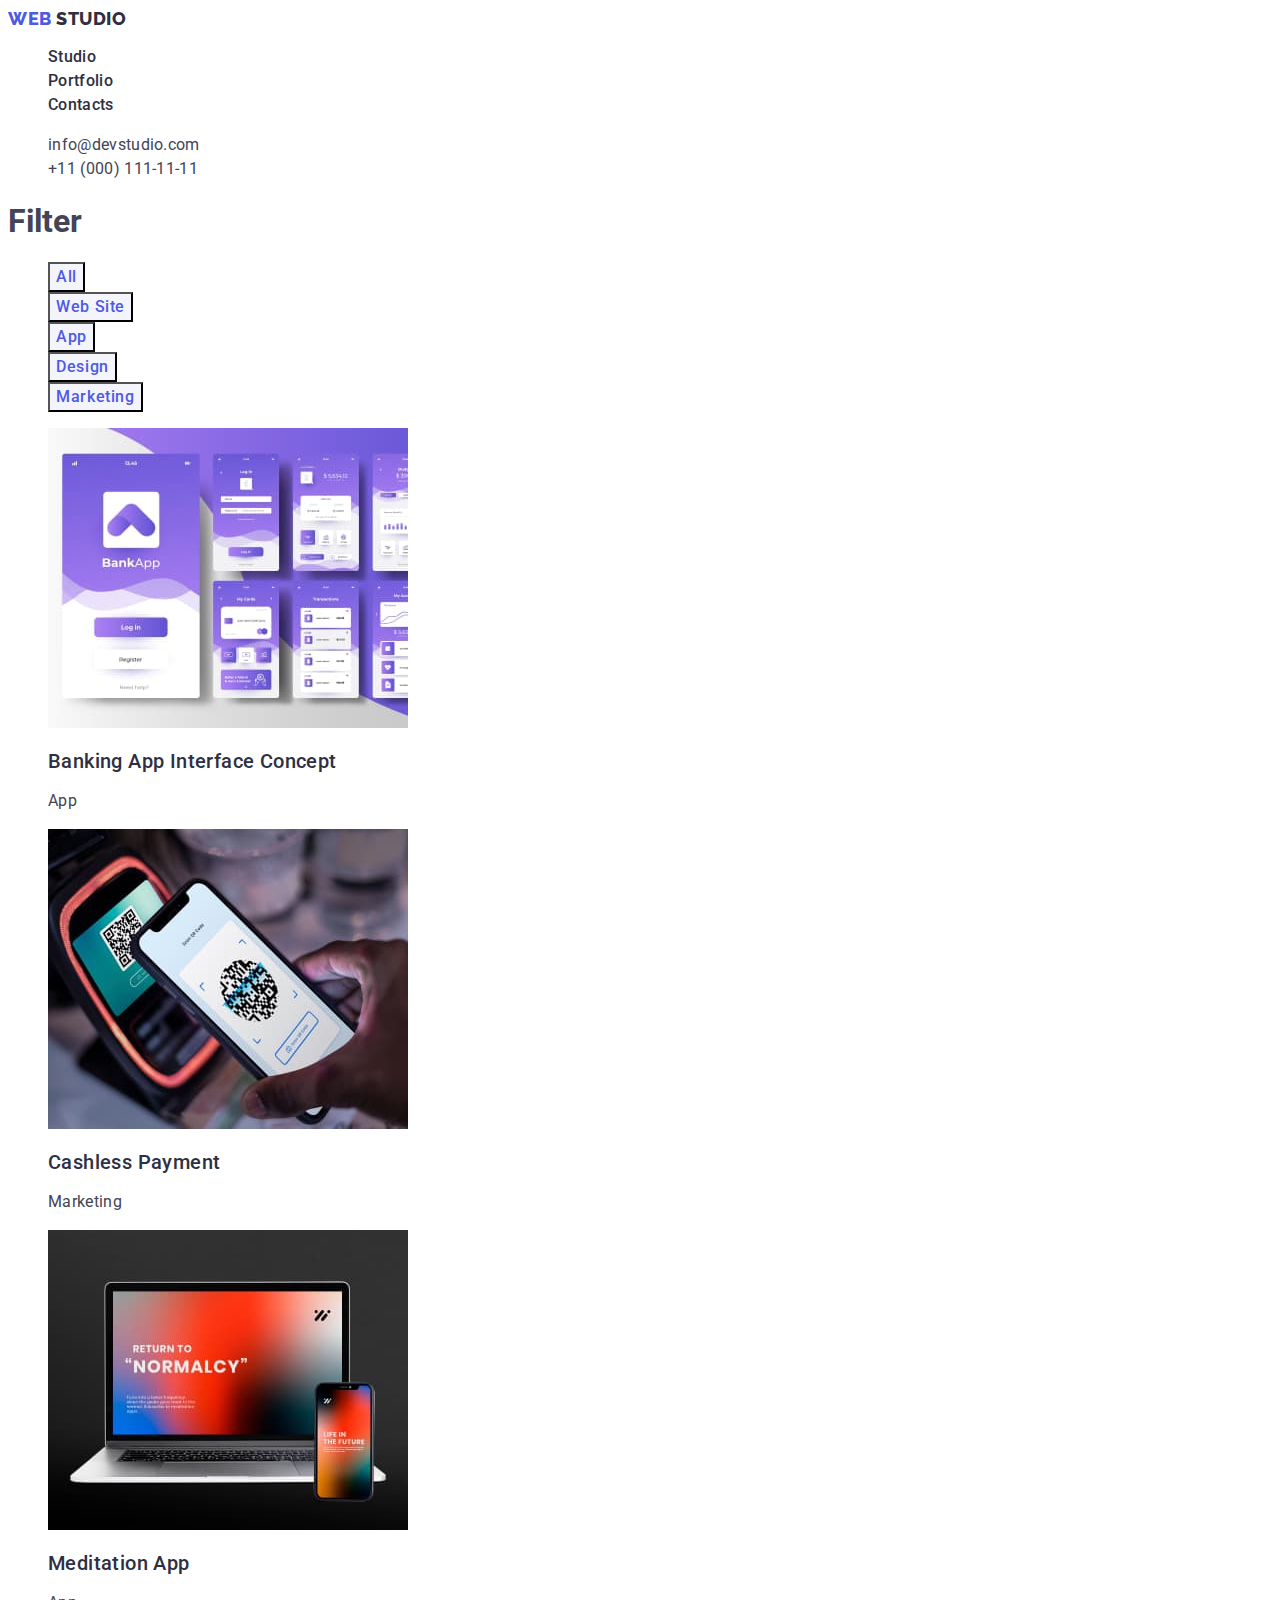
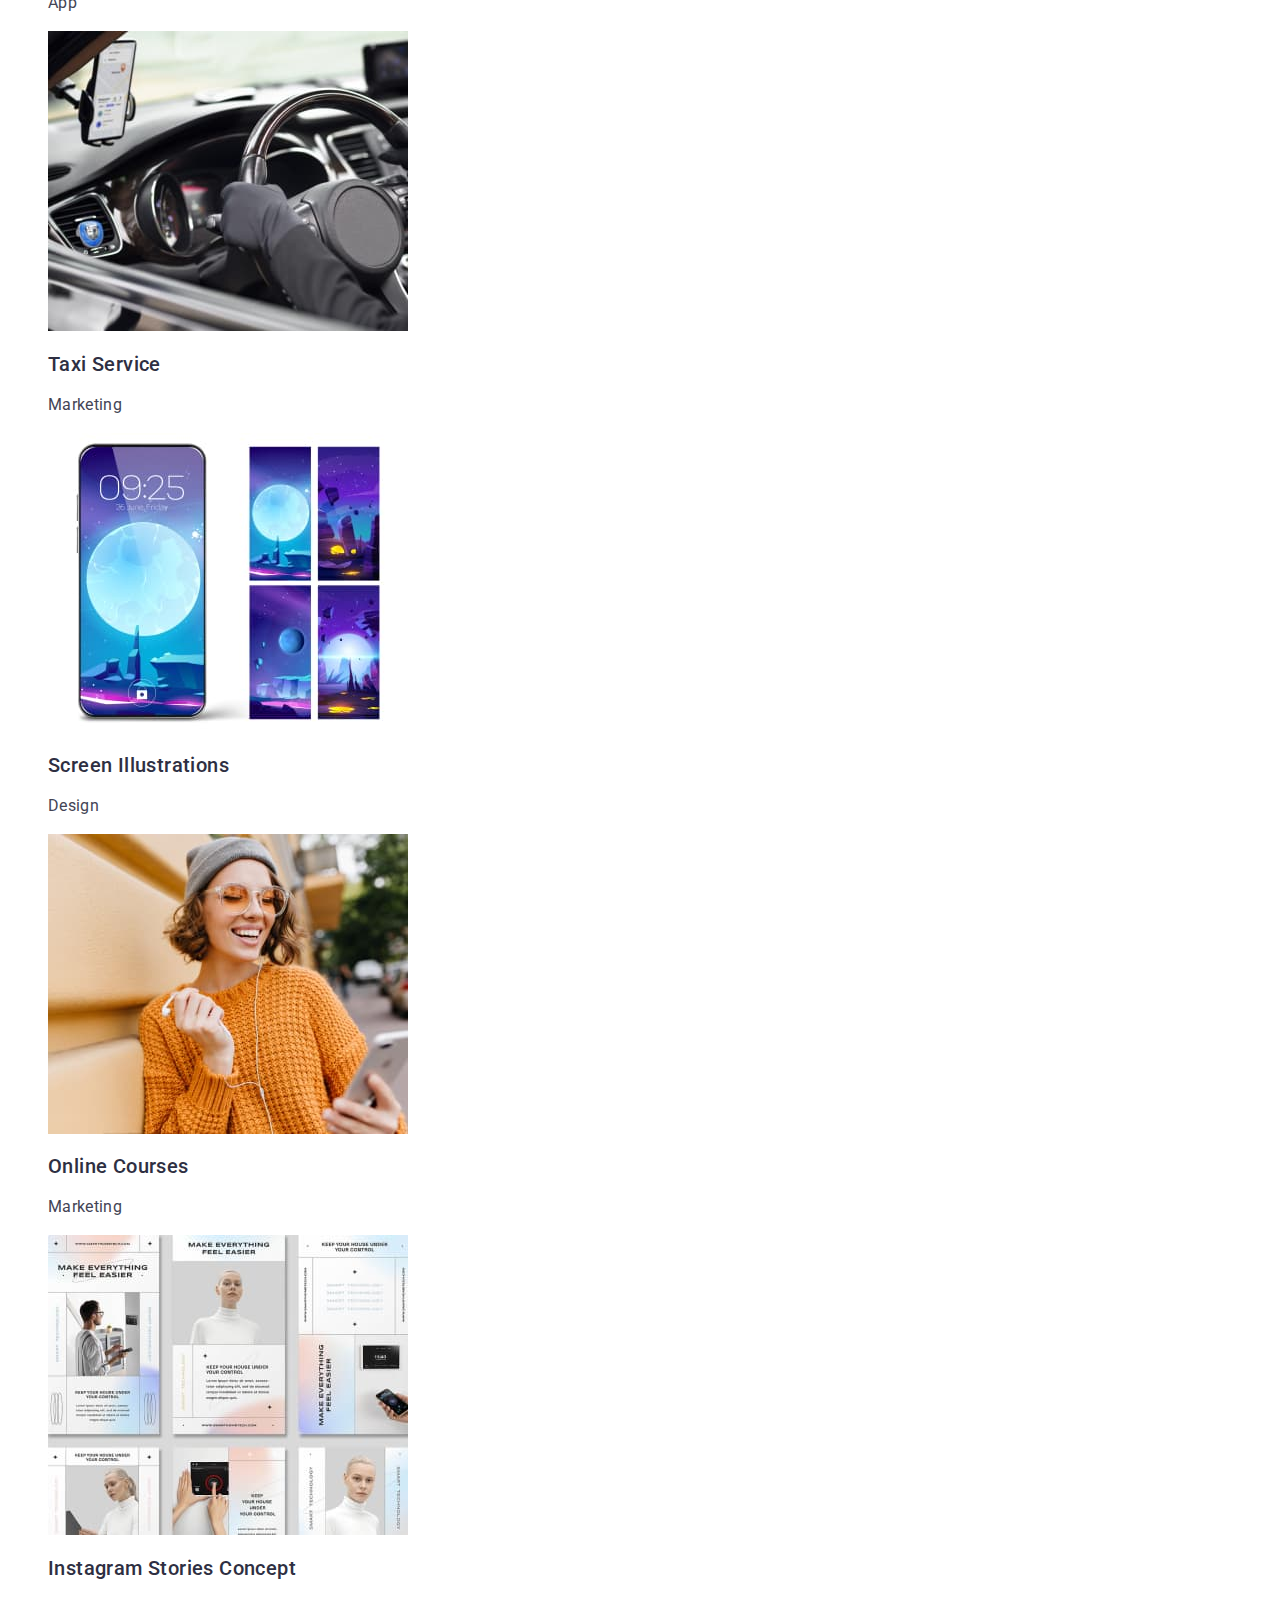
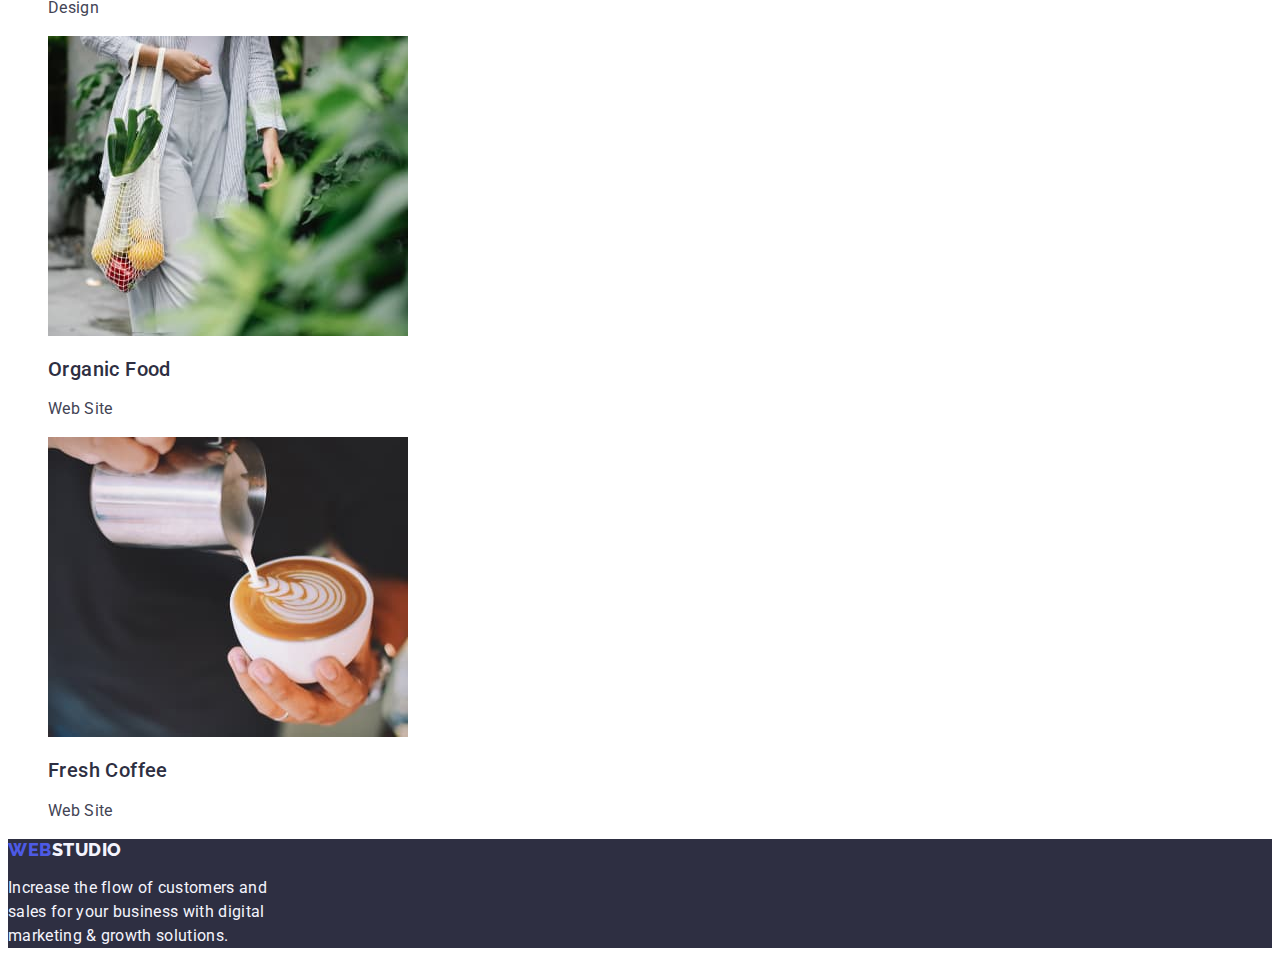
==== portfolio.html @ 3c254714 "Initial commit" ====
<!DOCTYPE html>
<html lang="en">
  <head>
    <meta charset="UTF-8" />
    <meta http-equiv="X-UA-Compatible" content="IE=edge" />
    <meta name="viewport" content="width=device-width, initial-scale=1.0" />
    <link rel="preconnect" href="https://fonts.googleapis.com" />
    <link rel="preconnect" href="https://fonts.gstatic.com" crossorigin />
    <link
      href="https://fonts.googleapis.com/css2?family=Raleway:wght@800&family=Roboto:wght@400;500;700;900&display=swap"
      rel="stylesheet"
    />
    <link rel="stylesheet" href="./css/styles.css" />
    <title>Portfolio</title>
  </head>
  <body>
    <!-- Header -->
    <header class="header">
      <nav class="nav">
        <a href="./index.html" class="logo-link link">WEB
          <span class="link-studio">Studio</span></a
        >
        <ul class="nav-list list">
          <li>
            <a href="./index.html" class="nav-link link">Studio</a>
          </li>
          <li>
            <a href="./portfolio.html" class="nav-link link">Portfolio</a>
          </li>
          <li>
            <a href="" class="nav-link link">Contacts</a>
          </li>
        </ul>
      </nav>

      <address class="address">
        <ul class="address-list list">
          <li>
            <a href="mailto:info@devstudio.com" class="address-link link"
              >info@devstudio.com</a
            >
          </li>
          <li>
            <a href="tel:+110001111111" class="address-link link">+11 (000) 111-11-11</a>
          </li>
        </ul>
      </address>
    </header>

    <!-- Main content -->
    <main>
      
      <section class="portfolio">
        <h1 class="filter-title">Filter</h1>
        <ul class="filter-list list">
          <li><button type="button" class="button">All</button></li>
          <li><button type="button" class="button">Web Site</button></li>
          <li><button type="button" class="button">App</button></li>
          <li><button type="button" class="button">Design</button></li>
          <li><button type="button" class="button">Marketing</button></li>
        </ul>
        <ul class="portfolio-list list">
          <li>
            <a href="" class="link">
              <img
                src="./images/img-8.jpg"
                alt="Open pages of the bank's app"
                width="360"
                height="300"
                class="portfolio-img"
              />
              <h2 class="portfolio-name">Banking App Interface Concept</h2>
              <p class="portfolio-type">App</p></a
            >
          </li>
          <li>
            <a href="" class="link"
              ><img
                src="./images/img-9.jpg"
                alt="Pay by phone via QR code"
                width="360"
                height="300"
                class="portfolio-img"
              />
              <h2 class="portfolio-name">Cashless Payment</h2>
              <p class="portfolio-type">Marketing</p></a
            >
          </li>
          <li>
            <a href="" class="link"
              ><img
                src="./images/img-10.jpg"
                alt="Open website on a computer and application on a phone"
                width="360"
                height="300"
                class="portfolio-img"
              />
              <h2 class="portfolio-name">Meditation App</h2>
              <p class="portfolio-type">App</p></a
            >
          </li>
          <li>
            <a href="" class="link"
              ><img
                src="./images/img-11.jpg"
                alt="Driver in a car looking at maps on his phone"
                width="360"
                height="300"
                class="portfolio-img"
              />
              <h2 class="portfolio-name">Taxi Service</h2>
              <p class="portfolio-type">Marketing</p></a
            >
          </li>
          <li>
            <a href="" class="link"
              ><img
                src="./images/img-12.jpg"
                alt="Different types of screensaver design"
                width="360"
                height="300"
                class="portfolio-img"
              />
              <h2 class="portfolio-name">Screen Illustrations</h2>
              <p class="portfolio-type">Design</p></a
            >
          </li>
          <li>
            <a href="" class="link"
              ><img
                src="./images/img-13.jpg"
                alt="A girl with headphones looking at her phone"
                width="360"
                height="300"
                class="portfolio-img"
              />
              <h2 class="portfolio-name">Online Courses</h2>
              <p class="portfolio-type">Marketing</p></a
            >
          </li>
          <li>
            <a href="" class="link"
              ><img
                src="./images/img-14.jpg"
                alt="Different story designs for social media"
                width="360"
                height="300"
                class="portfolio-img"
              />
              <h2 class="portfolio-name">Instagram Stories Concept</h2>
              <p class="portfolio-type">Design</p></a
            >
          </li>
          <li>
            <a href="" class="link"
              ><img
                src="./images/img-15.jpg"
                alt="A girl with a bag of food"
                width="360"
                height="300"
                class="portfolio-img"
              />
              <h2 class="portfolio-name">Organic Food</h2>
              <p class="portfolio-type">Web Site</p></a
            >
          </li>
          <li>
            <a href="" class="link"
              ><img
                src="./images/img-16.jpg"
                alt="Barista makes coffee"
                width="360"
                height="300"
                class="portfolio-img"
              />
              <h2 class="portfolio-name">Fresh Coffee</h2>
              <p class="portfolio-type">Web Site</p></a
            >
          </li>
        </ul>
      </section>
    </main>

    <!-- Footer -->
    <footer class="footer">
      <a href="./index.html" class="link"
        >Web<span class="link-web">Studio</span></a
      >
      <p class="text">
        Increase the flow of customers and<br />sales for your business with
        digital<br />marketing & growth solutions.
      </p>
    </footer>
  </body>
</html>
---- css/styles.css ----
:root {
  --primary-color: #434455;
  --secondary-color: #2e2f42;
  --white-color: #ffffff;
  --second-logo-color: #4d5ae5;
  --first-logo-color: #2e2f42;
  --first-footer-logo-color: #4d5ae5;
  --second-footer-logo-color: #f4f4fd;
  --primary-background-color: #ffffff;
  --secondary-background-color: #2e2f42;
  --gray-background-color: #f4f4fd;
  --accent-color: #4d5ae5;
  --active-accent-color: #ffffff;
  --accent-background-color: #f4f4fd;
  --active-accent-background-color: #404bbf;
}

body {
  font-family: "Roboto", sans-serif;
  color: var(--primary-color);
  background-color: var(--primary-background-color);
}

/* h1,
h2,
h3,
h4,
h5,
h6,
p {
  margin: 0;
} */

/* Header */

.logo-link {
  font-family: "Raleway", sans-serif;
  font-weight: 800;
  font-size: 18px;
  line-height: 1.17;
  letter-spacing: 0.03em;
  text-transform: uppercase;
  text-decoration: none;
  color: var(--second-logo-color);
}

.link-studio {
  color: var(--first-logo-color);
}

.list {
  list-style-type: none;
}

.link {
  text-decoration: none;
}

.nav-link {
  font-weight: 500;
  font-size: 16px;
  line-height: 1.5;
  letter-spacing: 0.02em;
  color: var(--secondary-color);
}

.nav-link:hover,
.nav-link:focus {
  color: var(--active-accent-background-color);
}

.address {
  font-style: normal;
}

.address-link {
  font-size: 16px;
  font-weight: 400;
  line-height: 1.5;
  font-style: normal;
  text-decoration: none;
  color: var(--primary-color);
  letter-spacing: 0.02em;
}

.address-link:hover,
.address-link:focus {
  color: var(--active-accent-background-color);
}

/* Hero */

.hero {
  background-color: var(--secondary-background-color);
}

.hero-title {
  color: var(--white-color);
  font-weight: 700;
  font-size: 56px;
  line-height: 1.07;
  text-align: center;
  letter-spacing: 0.02em;
}

.hero .button {
  background-color: var(--accent-color);
  color: var(--white-color);
  font-family: "Roboto", sans-serif;
  font-weight: 500;
  font-size: 16px;
  line-height: 1.5;
  letter-spacing: 0.04em;
  cursor: pointer;
}

.hero .button:hover,
.hero .button:focus {
  background-color: var(--active-accent-background-color);
}

/* Our preference */

.pref-title {
  font-weight: 500;
  font-size: 20px;
  line-height: 1.2;
  letter-spacing: 0.02em;
  color: var(--secondary-color);
}

.pref-text {
  font-size: 16px;
  line-height: 1.5;
  letter-spacing: 0.02em;
}

/* About us */

.about {
  font-weight: 700;
  font-size: 36px;
  line-height: 1.11;
  text-align: center;
  letter-spacing: 0.02em;
  text-transform: capitalize;
  color: var(--secondary-color);
}

.about-list {
  list-style-type: none;
}

/* Our team */

.our-team {
  background-color: var(--gray-background-color);
  text-align: center;
}

.team {
  font-weight: 700;
  font-size: 36px;
  line-height: 1.11;
  letter-spacing: 0.02em;
  text-transform: capitalize;
  color: var(--secondary-color);
}

.team-name {
  font-weight: 500;
  font-size: 20px;
  line-height: 1.2;
  letter-spacing: 0.02em;
  color: var(--secondary-color);
}

.team-position {
  font-size: 16px;
  line-height: 1.5;
  letter-spacing: 0.02em;
}

.team-card {
  background-color: var(--primary-background-color);
}

/* Footer */

.footer {
  background-color: var(--secondary-background-color);
}

.footer .link {
  font-family: "Raleway", sans-serif;
  font-weight: 800;
  font-size: 18px;
  line-height: 1.17;
  letter-spacing: 0.03em;
  text-transform: uppercase;
  text-decoration: none;
  color: var(--first-footer-logo-color);
}

.footer .link-web {
  color: var(--second-footer-logo-color);
}

.footer .text {
  font-size: 16px;
  line-height: 1.5;
  letter-spacing: 0.02em;
  color: var(--second-footer-logo-color);
}

/* Portfolio */

/* Filter */

.filter-list {
  list-style-type: none;
}

.filter-list .button {
  background-color: var(--accent-background-color);
  color: var(--accent-color);
  font-family: "Roboto", sans-serif;
  font-weight: 500;
  font-size: 16px;
  line-height: 1.5;
  letter-spacing: 0.04em;
  cursor: pointer;
}

.filter-list .button:hover,
.filter-list .button:focus {
  background-color: var(--active-accent-background-color);
  color: var(--white-color);
}

/* Portfolio List */

.portfolio-name {
  font-weight: 500;
  font-size: 20px;
  line-height: 1.2;
  letter-spacing: 0.02em;
  color: var(--secondary-color);
}

.portfolio-type {
  font-size: 16px;
  line-height: 1.5;
  letter-spacing: 0.02em;
  color: var(--primary-color);
}
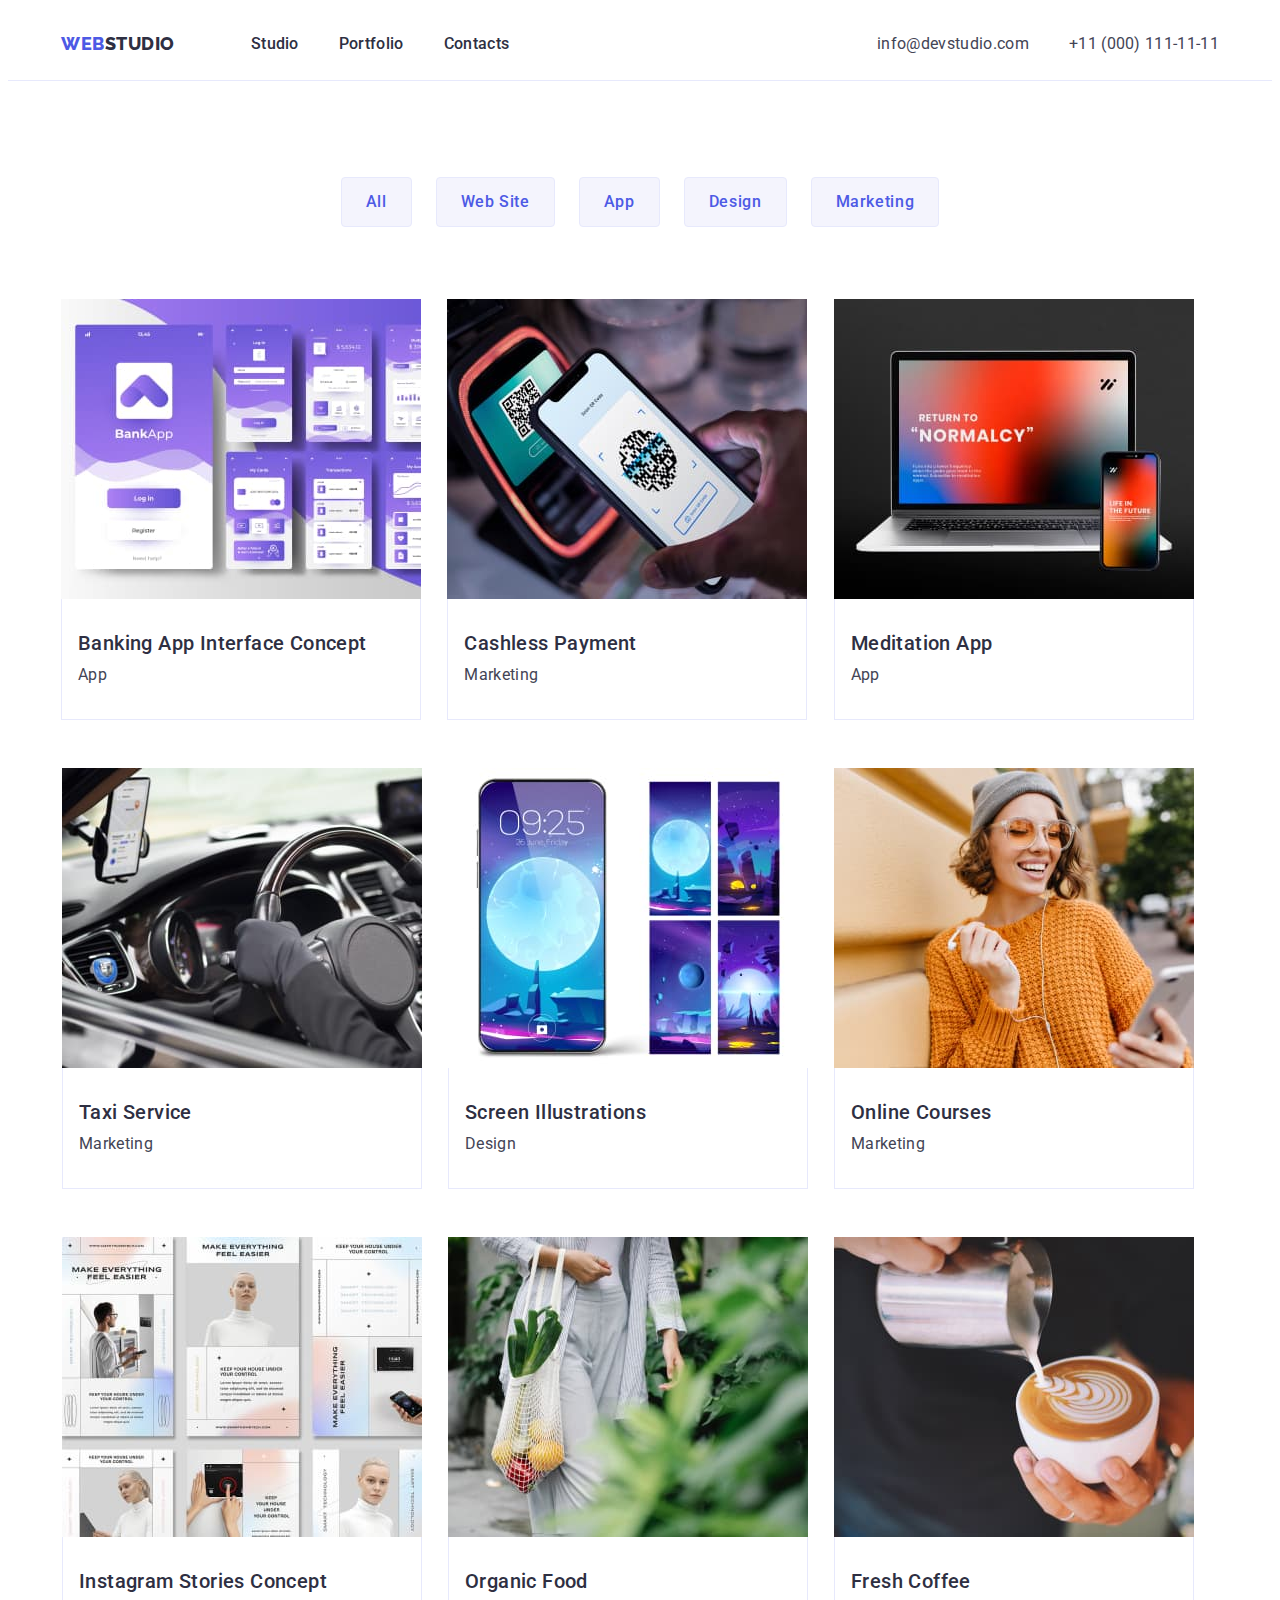
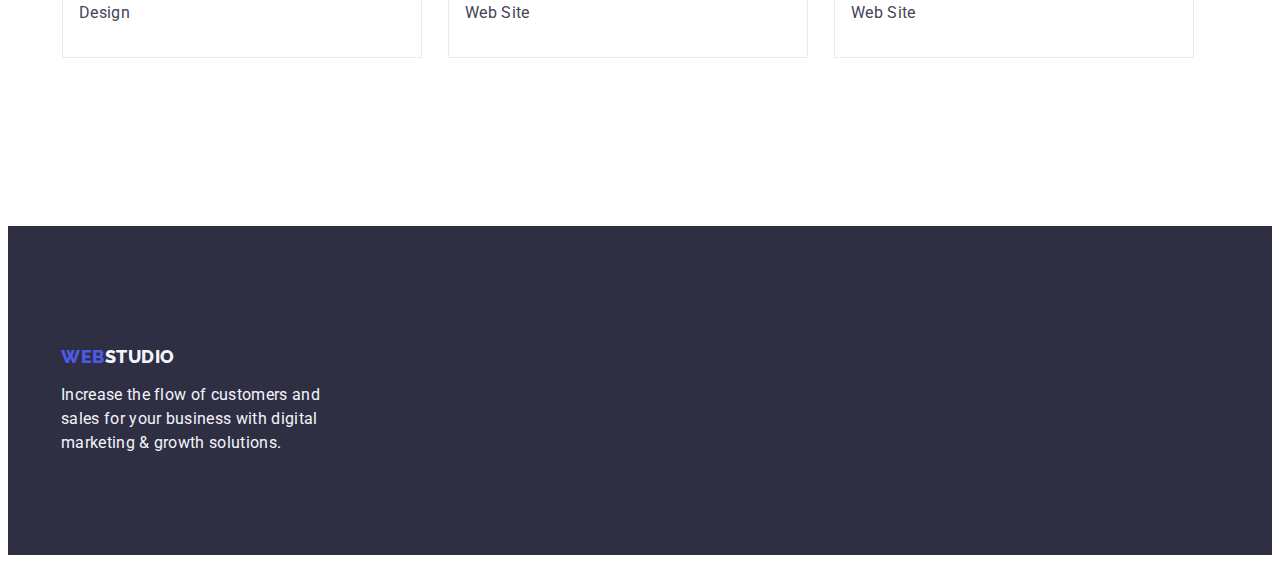
==== commit 9f805589: "first-commit" ====
--- a/portfolio.html
+++ b/portfolio.html
@@ -10,15 +10,16 @@
       href="https://fonts.googleapis.com/css2?family=Raleway:wght@800&family=Roboto:wght@400;500;700;900&display=swap"
       rel="stylesheet"
     />
+    <link rel="stylesheet" href="https://cdnjs.cloudflare.com/ajax/libs/modern-normalize/2.0.0/modern-normalize.min.css" integrity="sha512-4xo8blKMVCiXpTaLzQSLSw3KFOVPWhm/TRtuPVc4WG6kUgjH6J03IBuG7JZPkcWMxJ5huwaBpOpnwYElP/m6wg==" crossorigin="anonymous" referrerpolicy="no-referrer" />
     <link rel="stylesheet" href="./css/styles.css" />
     <title>Portfolio</title>
   </head>
   <body>
     <!-- Header -->
     <header class="header">
+      <div class="container header-container">
       <nav class="nav">
-        <a href="./index.html" class="logo-link link">WEB
-          <span class="link-studio">Studio</span></a
+        <a href="./index.html" class="logo-link link">WEB<span class="link-studio">Studio</span></a
         >
         <ul class="nav-list list">
           <li>
@@ -45,13 +46,15 @@
           </li>
         </ul>
       </address>
+      </div>
     </header>
 
     <!-- Main content -->
     <main>
       
       <section class="portfolio">
-        <h1 class="filter-title">Filter</h1>
+        <div class="container container-portfolio">
+        <h1 class="visually-hidden">Filter</h1>
         <ul class="filter-list list">
           <li><button type="button" class="button">All</button></li>
           <li><button type="button" class="button">Web Site</button></li>
@@ -60,7 +63,7 @@
           <li><button type="button" class="button">Marketing</button></li>
         </ul>
         <ul class="portfolio-list list">
-          <li>
+          <li class="category-item">
             <a href="" class="link">
               <img
                 src="./images/img-8.jpg"
@@ -69,11 +72,12 @@
                 height="300"
                 class="portfolio-img"
               />
+              <div class="text-box">
               <h2 class="portfolio-name">Banking App Interface Concept</h2>
-              <p class="portfolio-type">App</p></a
-            >
-          </li>
-          <li>
+              <p class="portfolio-type">App</p>
+              </div>
+          </li>
+          <li class="category-item">
             <a href="" class="link"
               ><img
                 src="./images/img-9.jpg"
@@ -82,11 +86,12 @@
                 height="300"
                 class="portfolio-img"
               />
+              <div class="text-box">
               <h2 class="portfolio-name">Cashless Payment</h2>
-              <p class="portfolio-type">Marketing</p></a
-            >
-          </li>
-          <li>
+              <p class="portfolio-type">Marketing</p>
+              </div>
+          </li>
+          <li class="category-item">
             <a href="" class="link"
               ><img
                 src="./images/img-10.jpg"
@@ -95,11 +100,14 @@
                 height="300"
                 class="portfolio-img"
               />
+              <div class="text-box">
               <h2 class="portfolio-name">Meditation App</h2>
-              <p class="portfolio-type">App</p></a
-            >
-          </li>
-          <li>
+              <p class="portfolio-type">App</p>
+              </div>
+          </li>
+        </ul>
+        <ul class="portfolio-list list">
+          <li class="category-item">
             <a href="" class="link"
               ><img
                 src="./images/img-11.jpg"
@@ -108,11 +116,12 @@
                 height="300"
                 class="portfolio-img"
               />
+              <div class="text-box">
               <h2 class="portfolio-name">Taxi Service</h2>
-              <p class="portfolio-type">Marketing</p></a
-            >
-          </li>
-          <li>
+              <p class="portfolio-type">Marketing</p>
+              </div>
+          </li>
+          <li class="category-item">
             <a href="" class="link"
               ><img
                 src="./images/img-12.jpg"
@@ -121,11 +130,12 @@
                 height="300"
                 class="portfolio-img"
               />
+              <div class="text-box">
               <h2 class="portfolio-name">Screen Illustrations</h2>
-              <p class="portfolio-type">Design</p></a
-            >
-          </li>
-          <li>
+              <p class="portfolio-type">Design</p>
+              </div>
+          </li>
+          <li class="category-item">
             <a href="" class="link"
               ><img
                 src="./images/img-13.jpg"
@@ -134,11 +144,14 @@
                 height="300"
                 class="portfolio-img"
               />
+              <div class="text-box">
               <h2 class="portfolio-name">Online Courses</h2>
-              <p class="portfolio-type">Marketing</p></a
-            >
-          </li>
-          <li>
+              <p class="portfolio-type">Marketing</p>
+              </div>
+          </li>
+        </ul>
+          <ul class="portfolio-list list">
+          <li class="category-item">
             <a href="" class="link"
               ><img
                 src="./images/img-14.jpg"
@@ -147,11 +160,12 @@
                 height="300"
                 class="portfolio-img"
               />
+              <div class="text-box">
               <h2 class="portfolio-name">Instagram Stories Concept</h2>
-              <p class="portfolio-type">Design</p></a
-            >
-          </li>
-          <li>
+              <p class="portfolio-type">Design</p>
+              </div>
+          </li>
+          <li class="category-item">
             <a href="" class="link"
               ><img
                 src="./images/img-15.jpg"
@@ -160,11 +174,12 @@
                 height="300"
                 class="portfolio-img"
               />
+              <div class="text-box">
               <h2 class="portfolio-name">Organic Food</h2>
-              <p class="portfolio-type">Web Site</p></a
-            >
-          </li>
-          <li>
+              <p class="portfolio-type">Web Site</p>
+              </div>
+          </li>
+          <li class="category-item">
             <a href="" class="link"
               ><img
                 src="./images/img-16.jpg"
@@ -173,16 +188,19 @@
                 height="300"
                 class="portfolio-img"
               />
+              <div class="text-box">
               <h2 class="portfolio-name">Fresh Coffee</h2>
-              <p class="portfolio-type">Web Site</p></a
-            >
-          </li>
-        </ul>
+              <p class="portfolio-type">Web Site</p>
+              </div>
+          </li>
+        </ul>
+        </div>
       </section>
     </main>
 
     <!-- Footer -->
     <footer class="footer">
+      <div class="container footer-container">
       <a href="./index.html" class="link"
         >Web<span class="link-web">Studio</span></a
       >
@@ -190,6 +208,7 @@
         Increase the flow of customers and<br />sales for your business with
         digital<br />marketing & growth solutions.
       </p>
+      </div>
     </footer>
   </body>
 </html>--- a/css/styles.css
+++ b/css/styles.css
@@ -21,7 +21,7 @@
   background-color: var(--primary-background-color);
 }
 
-/* h1,
+h1,
 h2,
 h3,
 h4,
@@ -29,9 +29,43 @@
 h6,
 p {
   margin: 0;
-} */
+}
+
+ul {
+  list-style-type: none;
+  margin: 0;
+  padding-left: 0;
+}
+
+img {
+  display: block;
+}
+
+.link {
+  text-decoration: none;
+}
+
+.container {
+  width: 100%;
+  max-width: 1158px;
+  padding: 0 15px;
+  margin: 0 auto;
+}
 
 /* Header */
+
+.header {
+  border-bottom: 1px solid #e7e9fc;
+  /* padding-top: 24px;
+  padding-bottom: 24px; */
+}
+
+.header-container {
+  display: flex;
+  justify-content: space-between;
+align-items: center;
+}
+
 
 .logo-link {
   font-family: "Raleway", sans-serif;
@@ -42,18 +76,23 @@
   text-transform: uppercase;
   text-decoration: none;
   color: var(--second-logo-color);
+  margin-right: 76px;
 }
 
 .link-studio {
   color: var(--first-logo-color);
 }
 
-.list {
-  list-style-type: none;
-}
-
-.link {
-  text-decoration: none;
+.nav {
+  display: flex;
+  align-items: center;
+    padding-top: 24px;
+  padding-bottom: 24px;
+}
+
+.nav-list{
+display: flex;
+gap: 40px;
 }
 
 .nav-link {
@@ -65,12 +104,19 @@
 }
 
 .nav-link:hover,
-.nav-link:focus {
+.nav-link:focus
+.nav-link:active {
   color: var(--active-accent-background-color);
 }
 
 .address {
   font-style: normal;
+}
+
+.address-list {
+  display: flex;
+  gap: 40px;
+  align-items: center;
 }
 
 .address-link {
@@ -92,6 +138,14 @@
 
 .hero {
   background-color: var(--secondary-background-color);
+   padding: 188px 0px;
+
+}
+
+.hero-container {
+  display: flex;
+  flex-direction: column;
+  padding: 0 316px;
 }
 
 .hero-title {
@@ -101,17 +155,26 @@
   line-height: 1.07;
   text-align: center;
   letter-spacing: 0.02em;
+  max-width: 496px;
+  margin-bottom: 48px;
 }
 
 .hero .button {
   background-color: var(--accent-color);
   color: var(--white-color);
-  font-family: "Roboto", sans-serif;
+  font-family: inherit;
   font-weight: 500;
   font-size: 16px;
   line-height: 1.5;
   letter-spacing: 0.04em;
+  border-radius: 4px;
+  display: block;
+  align-self: center;
+  padding: 16px 32px;
+  min-width: 169px;
+  height: 56px;
   cursor: pointer;
+  border: none;
 }
 
 .hero .button:hover,
@@ -121,12 +184,39 @@
 
 /* Our preference */
 
+.visually-hidden {
+  position: absolute;
+  width: 1px;
+  height: 1px;
+  margin: -1px;
+  border: 0;
+  padding: 0;
+  white-space: nowrap;
+  clip-path: inset(100%);
+  clip: rect(0 0 0 0);
+  overflow: hidden;
+}
+
+.pref-section {
+  padding: 120px 0;
+}
+
+.pref-list {
+  display: flex;
+  gap: 24px;
+}
+
+.pref-list-item {
+  max-width: 264px;
+}
+
 .pref-title {
   font-weight: 500;
   font-size: 20px;
   line-height: 1.2;
   letter-spacing: 0.02em;
   color: var(--secondary-color);
+  margin-bottom: 8px;
 }
 
 .pref-text {
@@ -145,17 +235,32 @@
   letter-spacing: 0.02em;
   text-transform: capitalize;
   color: var(--secondary-color);
+  margin-bottom: 72px;
 }
 
 .about-list {
-  list-style-type: none;
+  /* list-style-type: none; */
+  display: flex;
+  gap: 24px;
+  width: calc((100% - 48px) / 3);
+  padding-bottom: 120px;
+}
+
+.about-list-item {
+   border: 1px solid #E7E9FC;
 }
 
 /* Our team */
 
 .our-team {
   background-color: var(--gray-background-color);
-  text-align: center;
+  padding: 120px 0;
+}
+
+.team-list {
+  display: flex;
+  width: calc((100% - 72px) / 4);
+  gap: 24px;
 }
 
 .team {
@@ -165,6 +270,8 @@
   letter-spacing: 0.02em;
   text-transform: capitalize;
   color: var(--secondary-color);
+  text-align: center;
+  margin-bottom: 72px;
 }
 
 .team-name {
@@ -173,6 +280,12 @@
   line-height: 1.2;
   letter-spacing: 0.02em;
   color: var(--secondary-color);
+  margin-bottom: 8px;
+}
+
+.team-item {
+  padding: 32px 16px;
+  text-align: center;
 }
 
 .team-position {
@@ -189,6 +302,10 @@
 
 .footer {
   background-color: var(--secondary-background-color);
+}
+
+.footer-container {
+  padding: 100px 0;
 }
 
 .footer .link {
@@ -200,6 +317,8 @@
   text-transform: uppercase;
   text-decoration: none;
   color: var(--first-footer-logo-color);
+  margin-bottom: 16px;
+  display: inline-block;
 }
 
 .footer .link-web {
@@ -211,24 +330,41 @@
   line-height: 1.5;
   letter-spacing: 0.02em;
   color: var(--second-footer-logo-color);
+  max-width: 264px;
 }
 
 /* Portfolio */
 
+.portfolio {
+  padding-top: 96px;
+  padding-bottom: 120px;
+}
+
 /* Filter */
 
+.visually-hidden {
+  display: none;
+}
+
 .filter-list {
-  list-style-type: none;
+  display: flex;
+  gap: 24px;
+  align-items: center;
+  justify-content: center;
+  margin-bottom: 72px;
 }
 
 .filter-list .button {
   background-color: var(--accent-background-color);
   color: var(--accent-color);
-  font-family: "Roboto", sans-serif;
+  font-family: inherit;
   font-weight: 500;
   font-size: 16px;
   line-height: 1.5;
   letter-spacing: 0.04em;
+  padding: 12px 24px;
+  border-radius: 4px;
+  border: 1px solid #E7E9FC;
   cursor: pointer;
 }
 
@@ -240,12 +376,32 @@
 
 /* Portfolio List */
 
+.portfolio-list {
+  display: flex;
+justify-content: space-between;
+}
+
+.category-item {
+  margin-right: 24px;
+  margin-bottom: 48px;
+  /* width: calc((100% - 72px) / 3); */
+  max-width: 360px;
+  gap: 24px;
+}
+
+.text-box {
+  border: 1px solid #e7e9fc;
+  border-top: none;
+  padding: 32px 16px;
+}
+
 .portfolio-name {
   font-weight: 500;
   font-size: 20px;
   line-height: 1.2;
   letter-spacing: 0.02em;
   color: var(--secondary-color);
+  margin-bottom: 8px;
 }
 
 .portfolio-type {
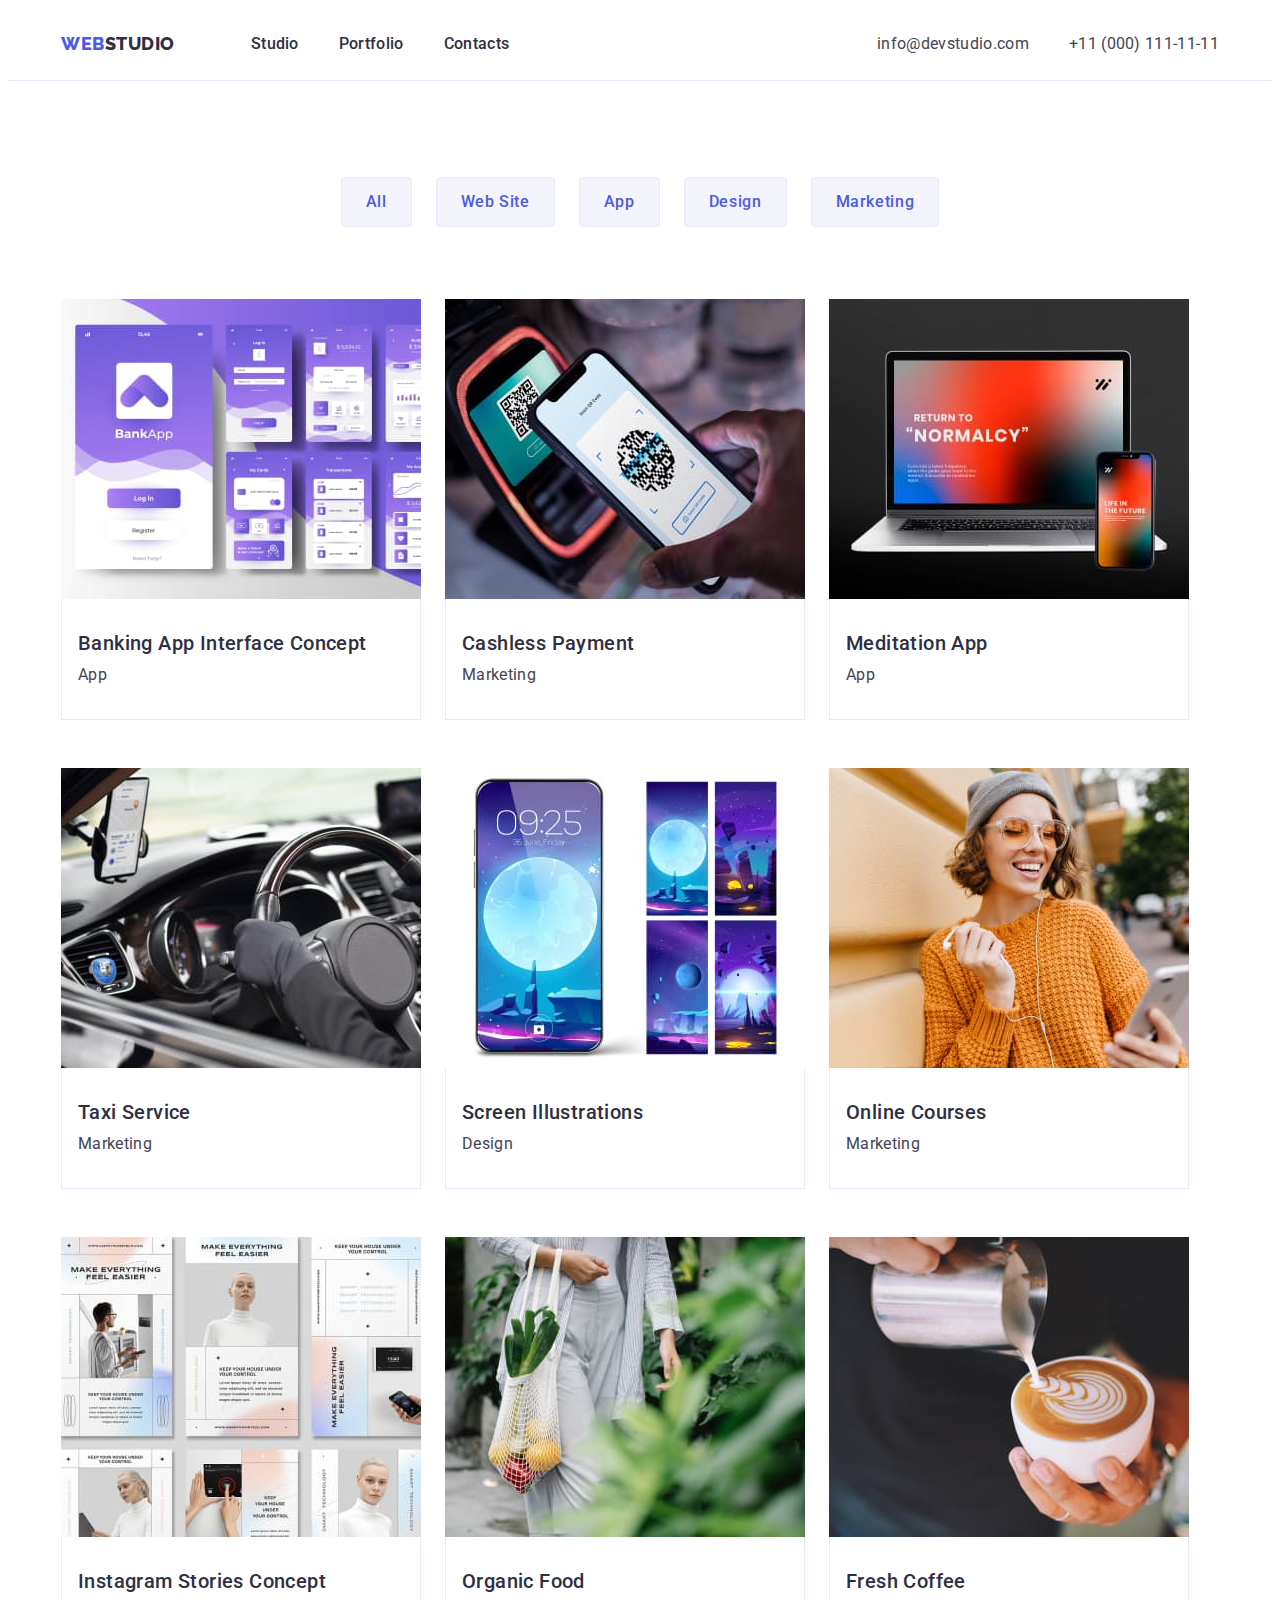
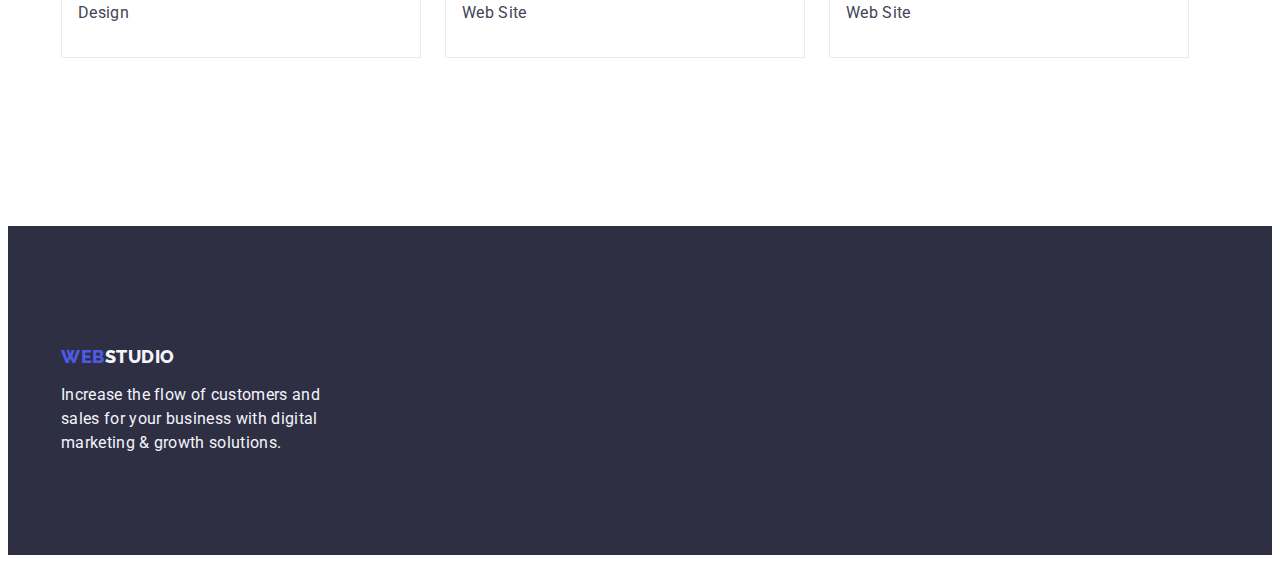
==== commit afc19b5e: "second-commit" ====
--- a/portfolio.html
+++ b/portfolio.html
@@ -105,8 +105,6 @@
               <p class="portfolio-type">App</p>
               </div>
           </li>
-        </ul>
-        <ul class="portfolio-list list">
           <li class="category-item">
             <a href="" class="link"
               ><img
@@ -149,8 +147,6 @@
               <p class="portfolio-type">Marketing</p>
               </div>
           </li>
-        </ul>
-          <ul class="portfolio-list list">
           <li class="category-item">
             <a href="" class="link"
               ><img
@@ -205,8 +201,8 @@
         >Web<span class="link-web">Studio</span></a
       >
       <p class="text">
-        Increase the flow of customers and<br />sales for your business with
-        digital<br />marketing & growth solutions.
+        Increase the flow of customers and sales for your business with
+        digital marketing & growth solutions.
       </p>
       </div>
     </footer>
--- a/css/styles.css
+++ b/css/styles.css
@@ -56,8 +56,8 @@
 
 .header {
   border-bottom: 1px solid #e7e9fc;
-  /* padding-top: 24px;
-  padding-bottom: 24px; */
+  padding-top: 24px;
+  padding-bottom: 24px;
 }
 
 .header-container {
@@ -86,8 +86,8 @@
 .nav {
   display: flex;
   align-items: center;
-    padding-top: 24px;
-  padding-bottom: 24px;
+    /* padding-top: 24px;
+  padding-bottom: 24px; */
 }
 
 .nav-list{
@@ -227,6 +227,10 @@
 
 /* About us */
 
+.about-section {
+  padding-bottom: 120px;
+}
+
 .about {
   font-weight: 700;
   font-size: 36px;
@@ -242,7 +246,7 @@
   /* list-style-type: none; */
   display: flex;
   gap: 24px;
-  width: calc((100% - 48px) / 3);
+  width: calc((100% - 2 * 24px) / 3);
   padding-bottom: 120px;
 }
 
@@ -259,7 +263,7 @@
 
 .team-list {
   display: flex;
-  width: calc((100% - 72px) / 4);
+  width: calc((100% - 3 * 24px) / 4);
   gap: 24px;
 }
 
@@ -286,6 +290,8 @@
 .team-item {
   padding: 32px 16px;
   text-align: center;
+  box-shadow: 0px 1px 6px rgba(46, 47, 66, 0.08), 0px 1px 1px rgba(46, 47, 66, 0.16), 0px 2px 1px rgba(46, 47, 66, 0.08);
+    border-radius: 0px 0px 4px 4px;
 }
 
 .team-position {
@@ -302,10 +308,10 @@
 
 .footer {
   background-color: var(--secondary-background-color);
+  padding: 100px 0;
 }
 
 .footer-container {
-  padding: 100px 0;
 }
 
 .footer .link {
@@ -372,19 +378,20 @@
 .filter-list .button:focus {
   background-color: var(--active-accent-background-color);
   color: var(--white-color);
+  border: 1px solid transparent;
 }
 
 /* Portfolio List */
 
 .portfolio-list {
   display: flex;
-justify-content: space-between;
+  flex-wrap: wrap;
 }
 
 .category-item {
   margin-right: 24px;
   margin-bottom: 48px;
-  /* width: calc((100% - 72px) / 3); */
+  width: calc((100% - 72px) / 3);
   max-width: 360px;
   gap: 24px;
 }
@@ -409,4 +416,6 @@
   line-height: 1.5;
   letter-spacing: 0.02em;
   color: var(--primary-color);
-}+}
+
+
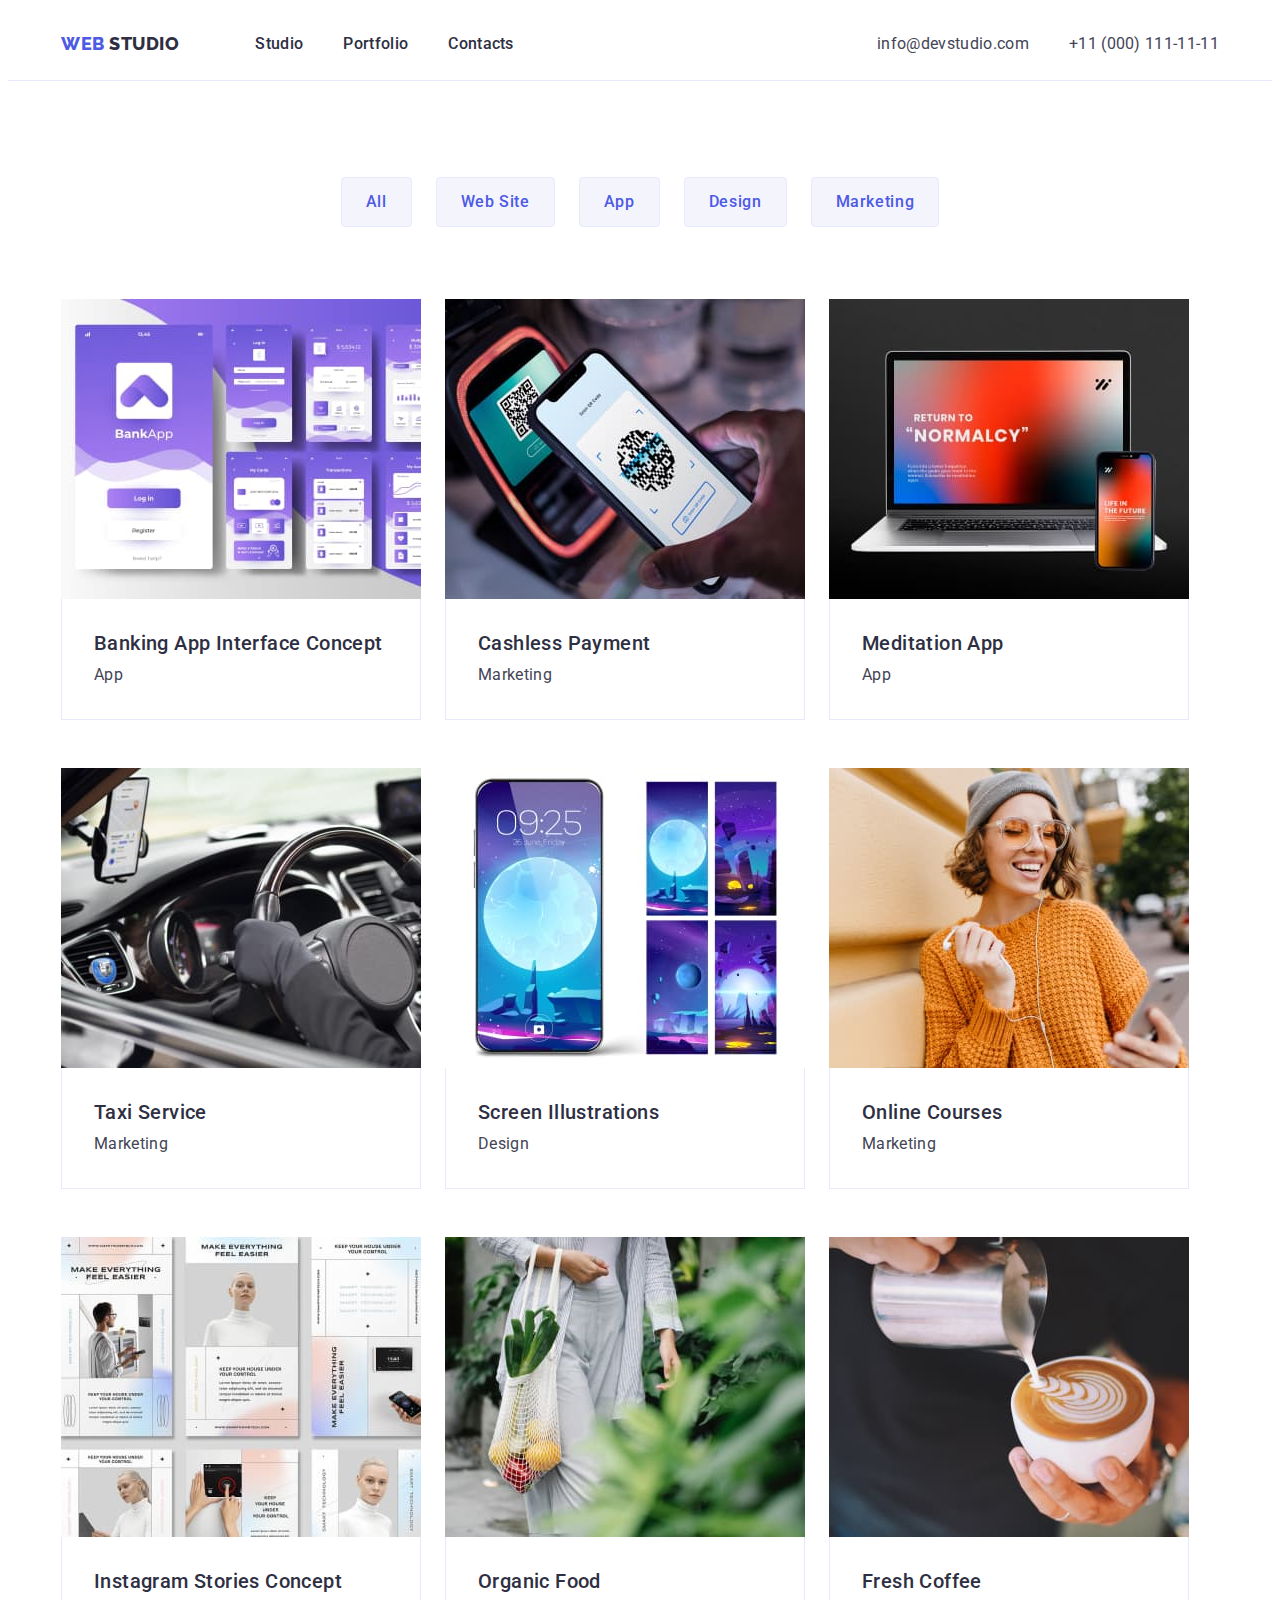
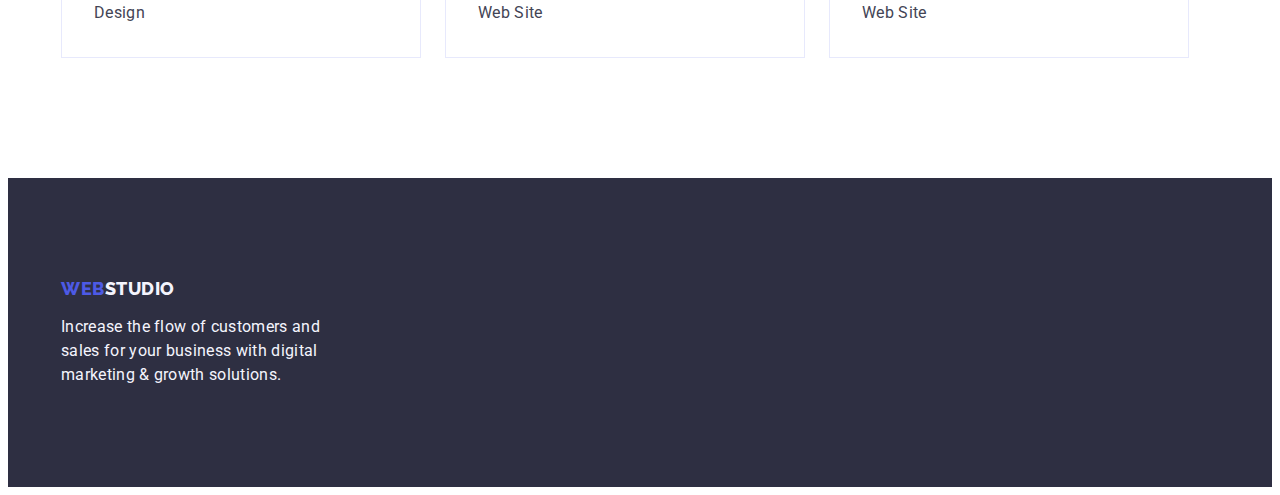
==== commit 66330f98: "third-commit" ====
--- a/portfolio.html
+++ b/portfolio.html
@@ -10,200 +10,217 @@
       href="https://fonts.googleapis.com/css2?family=Raleway:wght@800&family=Roboto:wght@400;500;700;900&display=swap"
       rel="stylesheet"
     />
-    <link rel="stylesheet" href="https://cdnjs.cloudflare.com/ajax/libs/modern-normalize/2.0.0/modern-normalize.min.css" integrity="sha512-4xo8blKMVCiXpTaLzQSLSw3KFOVPWhm/TRtuPVc4WG6kUgjH6J03IBuG7JZPkcWMxJ5huwaBpOpnwYElP/m6wg==" crossorigin="anonymous" referrerpolicy="no-referrer" />
+    <title>Portfolio</title>
+    <link
+      rel="stylesheet"
+      href="https://cdnjs.cloudflare.com/ajax/libs/modern-normalize/2.0.0/modern-normalize.min.css"
+      integrity="sha512-4xo8blKMVCiXpTaLzQSLSw3KFOVPWhm/TRtuPVc4WG6kUgjH6J03IBuG7JZPkcWMxJ5huwaBpOpnwYElP/m6wg=="
+      crossorigin="anonymous"
+      referrerpolicy="no-referrer"
+    />
     <link rel="stylesheet" href="./css/styles.css" />
-    <title>Portfolio</title>
   </head>
   <body>
     <!-- Header -->
     <header class="header">
-      <div class="container header-container">
-      <nav class="nav">
-        <a href="./index.html" class="logo-link link">WEB<span class="link-studio">Studio</span></a
-        >
-        <ul class="nav-list list">
-          <li>
-            <a href="./index.html" class="nav-link link">Studio</a>
-          </li>
-          <li>
-            <a href="./portfolio.html" class="nav-link link">Portfolio</a>
-          </li>
-          <li>
-            <a href="" class="nav-link link">Contacts</a>
-          </li>
-        </ul>
-      </nav>
+      <div class="container-header container">
+        <nav class="nav">
+          <a href="./index.html" class="logo-link link"
+            >WEB <span class="link-studio">Studio</span></a
+          >
+          <ul class="nav-list list">
+            <li>
+              <a href="./index.html" class="nav-link link">Studio</a>
+            </li>
+            <li>
+              <a href="./portfolio.html" class="nav-link link">Portfolio</a>
+            </li>
+            <li>
+              <a href="" class="nav-link link">Contacts</a>
+            </li>
+          </ul>
+        </nav>
 
-      <address class="address">
-        <ul class="address-list list">
-          <li>
-            <a href="mailto:info@devstudio.com" class="address-link link"
-              >info@devstudio.com</a
-            >
-          </li>
-          <li>
-            <a href="tel:+110001111111" class="address-link link">+11 (000) 111-11-11</a>
-          </li>
-        </ul>
-      </address>
+        <address class="address">
+          <ul class="address-list list">
+            <li>
+              <a href="mailto:info@devstudio.com" class="address-link link"
+                >info@devstudio.com</a
+              >
+            </li>
+            <li>
+              <a href="tel:+110001111111" class="address-link link"
+                >+11 (000) 111-11-11</a
+              >
+            </li>
+          </ul>
+        </address>
       </div>
     </header>
 
     <!-- Main content -->
     <main>
-      
       <section class="portfolio">
-        <div class="container container-portfolio">
-        <h1 class="visually-hidden">Filter</h1>
-        <ul class="filter-list list">
-          <li><button type="button" class="button">All</button></li>
-          <li><button type="button" class="button">Web Site</button></li>
-          <li><button type="button" class="button">App</button></li>
-          <li><button type="button" class="button">Design</button></li>
-          <li><button type="button" class="button">Marketing</button></li>
-        </ul>
-        <ul class="portfolio-list list">
-          <li class="category-item">
-            <a href="" class="link">
-              <img
-                src="./images/img-8.jpg"
-                alt="Open pages of the bank's app"
-                width="360"
-                height="300"
-                class="portfolio-img"
-              />
-              <div class="text-box">
-              <h2 class="portfolio-name">Banking App Interface Concept</h2>
-              <p class="portfolio-type">App</p>
-              </div>
-          </li>
-          <li class="category-item">
-            <a href="" class="link"
-              ><img
-                src="./images/img-9.jpg"
-                alt="Pay by phone via QR code"
-                width="360"
-                height="300"
-                class="portfolio-img"
-              />
-              <div class="text-box">
-              <h2 class="portfolio-name">Cashless Payment</h2>
-              <p class="portfolio-type">Marketing</p>
-              </div>
-          </li>
-          <li class="category-item">
-            <a href="" class="link"
-              ><img
-                src="./images/img-10.jpg"
-                alt="Open website on a computer and application on a phone"
-                width="360"
-                height="300"
-                class="portfolio-img"
-              />
-              <div class="text-box">
-              <h2 class="portfolio-name">Meditation App</h2>
-              <p class="portfolio-type">App</p>
-              </div>
-          </li>
-          <li class="category-item">
-            <a href="" class="link"
-              ><img
-                src="./images/img-11.jpg"
-                alt="Driver in a car looking at maps on his phone"
-                width="360"
-                height="300"
-                class="portfolio-img"
-              />
-              <div class="text-box">
-              <h2 class="portfolio-name">Taxi Service</h2>
-              <p class="portfolio-type">Marketing</p>
-              </div>
-          </li>
-          <li class="category-item">
-            <a href="" class="link"
-              ><img
-                src="./images/img-12.jpg"
-                alt="Different types of screensaver design"
-                width="360"
-                height="300"
-                class="portfolio-img"
-              />
-              <div class="text-box">
-              <h2 class="portfolio-name">Screen Illustrations</h2>
-              <p class="portfolio-type">Design</p>
-              </div>
-          </li>
-          <li class="category-item">
-            <a href="" class="link"
-              ><img
-                src="./images/img-13.jpg"
-                alt="A girl with headphones looking at her phone"
-                width="360"
-                height="300"
-                class="portfolio-img"
-              />
-              <div class="text-box">
-              <h2 class="portfolio-name">Online Courses</h2>
-              <p class="portfolio-type">Marketing</p>
-              </div>
-          </li>
-          <li class="category-item">
-            <a href="" class="link"
-              ><img
-                src="./images/img-14.jpg"
-                alt="Different story designs for social media"
-                width="360"
-                height="300"
-                class="portfolio-img"
-              />
-              <div class="text-box">
-              <h2 class="portfolio-name">Instagram Stories Concept</h2>
-              <p class="portfolio-type">Design</p>
-              </div>
-          </li>
-          <li class="category-item">
-            <a href="" class="link"
-              ><img
-                src="./images/img-15.jpg"
-                alt="A girl with a bag of food"
-                width="360"
-                height="300"
-                class="portfolio-img"
-              />
-              <div class="text-box">
-              <h2 class="portfolio-name">Organic Food</h2>
-              <p class="portfolio-type">Web Site</p>
-              </div>
-          </li>
-          <li class="category-item">
-            <a href="" class="link"
-              ><img
-                src="./images/img-16.jpg"
-                alt="Barista makes coffee"
-                width="360"
-                height="300"
-                class="portfolio-img"
-              />
-              <div class="text-box">
-              <h2 class="portfolio-name">Fresh Coffee</h2>
-              <p class="portfolio-type">Web Site</p>
-              </div>
-          </li>
-        </ul>
+        <div class="container-portfolio container">
+          <h1 class="visually-hidden">Filter</h1>
+          <ul class="filter-list list">
+            <li><button type="button" class="button">All</button></li>
+            <li><button type="button" class="button">Web Site</button></li>
+            <li><button type="button" class="button">App</button></li>
+            <li><button type="button" class="button">Design</button></li>
+            <li><button type="button" class="button">Marketing</button></li>
+          </ul>
+          <ul class="portfolio-list list">
+            <li class="category-item">
+              <a href="" class="link">
+                <img
+                  src="./images/img-8.jpg"
+                  alt="Open pages of the bank's app"
+                  width="360"
+                  height="300"
+                  class="portfolio-img"
+                />
+                <div class="app-box">
+                  <h2 class="portfolio-name">Banking App Interface Concept</h2>
+                  <p class="portfolio-type">App</p>
+                </div>
+              </a>
+            </li>
+            <li class="category-item">
+              <a href="" class="link">
+                <img
+                  src="./images/img-9.jpg"
+                  alt="Pay by phone via QR code"
+                  width="360"
+                  height="300"
+                  class="portfolio-img"
+                />
+                <div class="app-box">
+                  <h2 class="portfolio-name">Cashless Payment</h2>
+                  <p class="portfolio-type">Marketing</p>
+                </div>
+              </a>
+            </li>
+            <li class="category-item">
+              <a href="" class="link">
+                <img
+                  src="./images/img-10.jpg"
+                  alt="Open website on a computer and application on a phone"
+                  width="360"
+                  height="300"
+                  class="portfolio-img"
+                />
+                <div class="app-box">
+                  <h2 class="portfolio-name">Meditation App</h2>
+                  <p class="portfolio-type">App</p>
+                </div>
+              </a>
+            </li>
+            <li class="category-item">
+              <a href="" class="link">
+                <img
+                  src="./images/img-11.jpg"
+                  alt="Driver in a car looking at maps on his phone"
+                  width="360"
+                  height="300"
+                  class="portfolio-img"
+                />
+                <div class="app-box">
+                  <h2 class="portfolio-name">Taxi Service</h2>
+                  <p class="portfolio-type">Marketing</p>
+                </div>
+              </a>
+            </li>
+            <li class="category-item">
+              <a href="" class="link">
+                <img
+                  src="./images/img-12.jpg"
+                  alt="Different types of screensaver design"
+                  width="360"
+                  height="300"
+                  class="portfolio-img"
+                />
+                <div class="app-box">
+                  <h2 class="portfolio-name">Screen Illustrations</h2>
+                  <p class="portfolio-type">Design</p>
+                </div>
+              </a>
+            </li>
+            <li class="category-item">
+              <a href="" class="link">
+                <img
+                  src="./images/img-13.jpg"
+                  alt="A girl with headphones looking at her phone"
+                  width="360"
+                  height="300"
+                  class="portfolio-img"
+                />
+                <div class="app-box">
+                  <h2 class="portfolio-name">Online Courses</h2>
+                  <p class="portfolio-type">Marketing</p>
+                </div>
+              </a>
+            </li>
+            <li class="category-item">
+              <a href="" class="link">
+                <img
+                  src="./images/img-14.jpg"
+                  alt="Different story designs for social media"
+                  width="360"
+                  height="300"
+                  class="portfolio-img"
+                />
+                <div class="app-box">
+                  <h2 class="portfolio-name">Instagram Stories Concept</h2>
+                  <p class="portfolio-type">Design</p>
+                </div>
+              </a>
+            </li>
+            <li class="category-item">
+              <a href="" class="link">
+                <img
+                  src="./images/img-15.jpg"
+                  alt="A girl with a bag of food"
+                  width="360"
+                  height="300"
+                  class="portfolio-img"
+                />
+                <div class="app-box">
+                  <h2 class="portfolio-name">Organic Food</h2>
+                  <p class="portfolio-type">Web Site</p>
+                </div>
+              </a>
+            </li>
+            <li class="category-item">
+              <a href="" class="link">
+                <img
+                  src="./images/img-16.jpg"
+                  alt="Barista makes coffee"
+                  width="360"
+                  height="300"
+                  class="portfolio-img"
+                />
+                <div class="app-box">
+                  <h2 class="portfolio-name">Fresh Coffee</h2>
+                  <p class="portfolio-type">Web Site</p>
+                </div>
+              </a>
+            </li>
+          </ul>
         </div>
       </section>
     </main>
 
     <!-- Footer -->
     <footer class="footer">
-      <div class="container footer-container">
-      <a href="./index.html" class="link"
-        >Web<span class="link-web">Studio</span></a
-      >
-      <p class="text">
-        Increase the flow of customers and sales for your business with
-        digital marketing & growth solutions.
-      </p>
+      <div class="container-footer container">
+        <a href="./index.html" class="footer-link link"
+          >Web<span class="footer-link-web">Studio</span></a
+        >
+        <p class="footer-text">
+          Increase the flow of customers and sales for your business with
+          digital marketing & growth solutions.
+        </p>
       </div>
     </footer>
   </body>
--- a/css/styles.css
+++ b/css/styles.css
@@ -33,7 +33,8 @@
 
 ul {
   list-style-type: none;
-  margin: 0;
+  margin-top: 0;
+  margin-bottom: 0;
   padding-left: 0;
 }
 
@@ -41,37 +42,45 @@
   display: block;
 }
 
+/* .list {
+  list-style-type: none;
+} */
+
 .link {
   text-decoration: none;
 }
 
 .container {
-  width: 100%;
-  max-width: 1158px;
-  padding: 0 15px;
+  width: 1158px;
   margin: 0 auto;
+  padding-right: 15px;
+  padding-left: 15px;
 }
 
 /* Header */
 
 .header {
   border-bottom: 1px solid #e7e9fc;
-  padding-top: 24px;
-  padding-bottom: 24px;
-}
-
-.header-container {
+  padding: 24px 0 24px 0;
+}
+
+.container-header {
   display: flex;
   justify-content: space-between;
-align-items: center;
-}
-
+  align-items: center;
+}
+
+.nav {
+  display: flex;
+  align-items: center;
+}
 
 .logo-link {
   font-family: "Raleway", sans-serif;
   font-weight: 800;
   font-size: 18px;
   line-height: 1.17;
+  align-items: center;
   letter-spacing: 0.03em;
   text-transform: uppercase;
   text-decoration: none;
@@ -83,16 +92,9 @@
   color: var(--first-logo-color);
 }
 
-.nav {
-  display: flex;
-  align-items: center;
-    /* padding-top: 24px;
-  padding-bottom: 24px; */
-}
-
-.nav-list{
-display: flex;
-gap: 40px;
+.nav-list {
+  display: flex;
+  gap: 40px;
 }
 
 .nav-link {
@@ -101,22 +103,23 @@
   line-height: 1.5;
   letter-spacing: 0.02em;
   color: var(--secondary-color);
+  padding: 24px 0;
 }
 
 .nav-link:hover,
-.nav-link:focus
+.nav-link:focus,
 .nav-link:active {
   color: var(--active-accent-background-color);
 }
 
 .address {
   font-style: normal;
+  gap: 40px;
 }
 
 .address-list {
   display: flex;
   gap: 40px;
-  align-items: center;
 }
 
 .address-link {
@@ -138,11 +141,15 @@
 
 .hero {
   background-color: var(--secondary-background-color);
-   padding: 188px 0px;
-
-}
-
-.hero-container {
+  background-image: linear-gradient(
+      rgba(46, 47, 66, 0.7),
+      rgba(46, 47, 66, 0.7)
+    ),
+    url(/images/logo.jpg);
+  padding: 188px 0px;
+}
+
+.container-hero {
   display: flex;
   flex-direction: column;
   padding: 0 316px;
@@ -156,33 +163,41 @@
   text-align: center;
   letter-spacing: 0.02em;
   max-width: 496px;
-  margin-bottom: 48px;
-}
-
-.hero .button {
+  padding-bottom: 48px;
+}
+
+.hero-btn {
   background-color: var(--accent-color);
   color: var(--white-color);
+  box-shadow: 0px 4px 4px rgba(0, 0, 0, 0.15);
+  border-radius: 4px;
   font-family: inherit;
   font-weight: 500;
   font-size: 16px;
   line-height: 1.5;
-  letter-spacing: 0.04em;
-  border-radius: 4px;
   display: block;
   align-self: center;
+  letter-spacing: 0.04em;
+  cursor: pointer;
   padding: 16px 32px;
   min-width: 169px;
   height: 56px;
-  cursor: pointer;
   border: none;
 }
 
-.hero .button:hover,
-.hero .button:focus {
+.hero-btn:hover,
+.hero-btn:focus {
   background-color: var(--active-accent-background-color);
 }
 
 /* Our preference */
+
+.pref-section {
+  padding: 120px 0;
+}
+
+.container-pref {
+}
 
 .visually-hidden {
   position: absolute;
@@ -193,21 +208,21 @@
   padding: 0;
   white-space: nowrap;
   clip-path: inset(100%);
-  clip: rect(0 0 0 0);
+  clip: rect(0, 0, 0, 0);
   overflow: hidden;
 }
 
-.pref-section {
-  padding: 120px 0;
-}
-
 .pref-list {
   display: flex;
   gap: 24px;
 }
 
 .pref-list-item {
-  max-width: 264px;
+  width: 264px;
+}
+
+.pref-list-item > h3 {
+  padding-bottom: 8px;
 }
 
 .pref-title {
@@ -226,6 +241,9 @@
 }
 
 /* About us */
+
+.container-about {
+}
 
 .about-section {
   padding-bottom: 120px;
@@ -243,15 +261,12 @@
 }
 
 .about-list {
-  /* list-style-type: none; */
   display: flex;
   gap: 24px;
-  width: calc((100% - 2 * 24px) / 3);
-  padding-bottom: 120px;
 }
 
 .about-list-item {
-   border: 1px solid #E7E9FC;
+  width: calc((100%-48px) / 3);
 }
 
 /* Our team */
@@ -259,12 +274,6 @@
 .our-team {
   background-color: var(--gray-background-color);
   padding: 120px 0;
-}
-
-.team-list {
-  display: flex;
-  width: calc((100% - 3 * 24px) / 4);
-  gap: 24px;
 }
 
 .team {
@@ -274,8 +283,13 @@
   letter-spacing: 0.02em;
   text-transform: capitalize;
   color: var(--secondary-color);
+  margin-bottom: 72px;
   text-align: center;
-  margin-bottom: 72px;
+}
+
+.team-list {
+  display: flex;
+  gap: 24px;
 }
 
 .team-name {
@@ -285,23 +299,24 @@
   letter-spacing: 0.02em;
   color: var(--secondary-color);
   margin-bottom: 8px;
+}
+
+.team-position {
+  font-size: 16px;
+  line-height: 1.5;
+  letter-spacing: 0.02em;
 }
 
 .team-item {
   padding: 32px 16px;
   text-align: center;
-  box-shadow: 0px 1px 6px rgba(46, 47, 66, 0.08), 0px 1px 1px rgba(46, 47, 66, 0.16), 0px 2px 1px rgba(46, 47, 66, 0.08);
-    border-radius: 0px 0px 4px 4px;
-}
-
-.team-position {
-  font-size: 16px;
-  line-height: 1.5;
-  letter-spacing: 0.02em;
 }
 
 .team-card {
   background-color: var(--primary-background-color);
+  box-shadow: 0px 1px 6px rgba(46, 47, 66, 0.08),
+    0px 1px 1px rgba(46, 47, 66, 0.16), 0px 2px 1px rgba(46, 47, 66, 0.08);
+  border-radius: 0px 0px 4px 4px;
 }
 
 /* Footer */
@@ -311,27 +326,23 @@
   padding: 100px 0;
 }
 
-.footer-container {
-}
-
-.footer .link {
+.footer-link {
   font-family: "Raleway", sans-serif;
   font-weight: 800;
   font-size: 18px;
   line-height: 1.17;
   letter-spacing: 0.03em;
   text-transform: uppercase;
-  text-decoration: none;
   color: var(--first-footer-logo-color);
   margin-bottom: 16px;
   display: inline-block;
 }
 
-.footer .link-web {
+.footer-link-web {
   color: var(--second-footer-logo-color);
 }
 
-.footer .text {
+.footer-text {
   font-size: 16px;
   line-height: 1.5;
   letter-spacing: 0.02em;
@@ -355,29 +366,32 @@
 .filter-list {
   display: flex;
   gap: 24px;
+  margin-bottom: 72px;
+  justify-content: center;
   align-items: center;
-  justify-content: center;
-  margin-bottom: 72px;
 }
 
 .filter-list .button {
   background-color: var(--accent-background-color);
   color: var(--accent-color);
+  border: 1px solid #e7e9fc;
+  border-radius: 4px;
   font-family: inherit;
   font-weight: 500;
   font-size: 16px;
   line-height: 1.5;
   letter-spacing: 0.04em;
+  cursor: pointer;
   padding: 12px 24px;
-  border-radius: 4px;
-  border: 1px solid #E7E9FC;
-  cursor: pointer;
 }
 
 .filter-list .button:hover,
 .filter-list .button:focus {
   background-color: var(--active-accent-background-color);
   color: var(--white-color);
+  box-shadow: 0px 3px 1px rgba(0, 0, 0, 0.1), 0px 2px 1px rgba(0, 0, 0, 0.08),
+    0px 2px 2px rgba(0, 0, 0, 0.12);
+  border-radius: 4px;
   border: 1px solid transparent;
 }
 
@@ -391,12 +405,9 @@
 .category-item {
   margin-right: 24px;
   margin-bottom: 48px;
-  width: calc((100% - 72px) / 3);
-  max-width: 360px;
-  gap: 24px;
-}
-
-.text-box {
+}
+
+.app-box {
   border: 1px solid #e7e9fc;
   border-top: none;
   padding: 32px 16px;
@@ -409,6 +420,7 @@
   letter-spacing: 0.02em;
   color: var(--secondary-color);
   margin-bottom: 8px;
+  padding-left: 16px;
 }
 
 .portfolio-type {
@@ -416,6 +428,26 @@
   line-height: 1.5;
   letter-spacing: 0.02em;
   color: var(--primary-color);
-}
-
-
+  padding-left: 16px;
+}
+
+.category-item:nth-child(3) {
+  margin-right: 0;
+}
+
+.category-item:nth-child(6) {
+  margin-right: 0;
+}
+
+.category-item:nth-child(9) {
+  margin-right: 0;
+  margin-bottom: 0;
+}
+
+.category-item:nth-child(8) {
+  margin-bottom: 0;
+}
+
+.category-item:nth-child(7) {
+  margin-bottom: 0;
+}